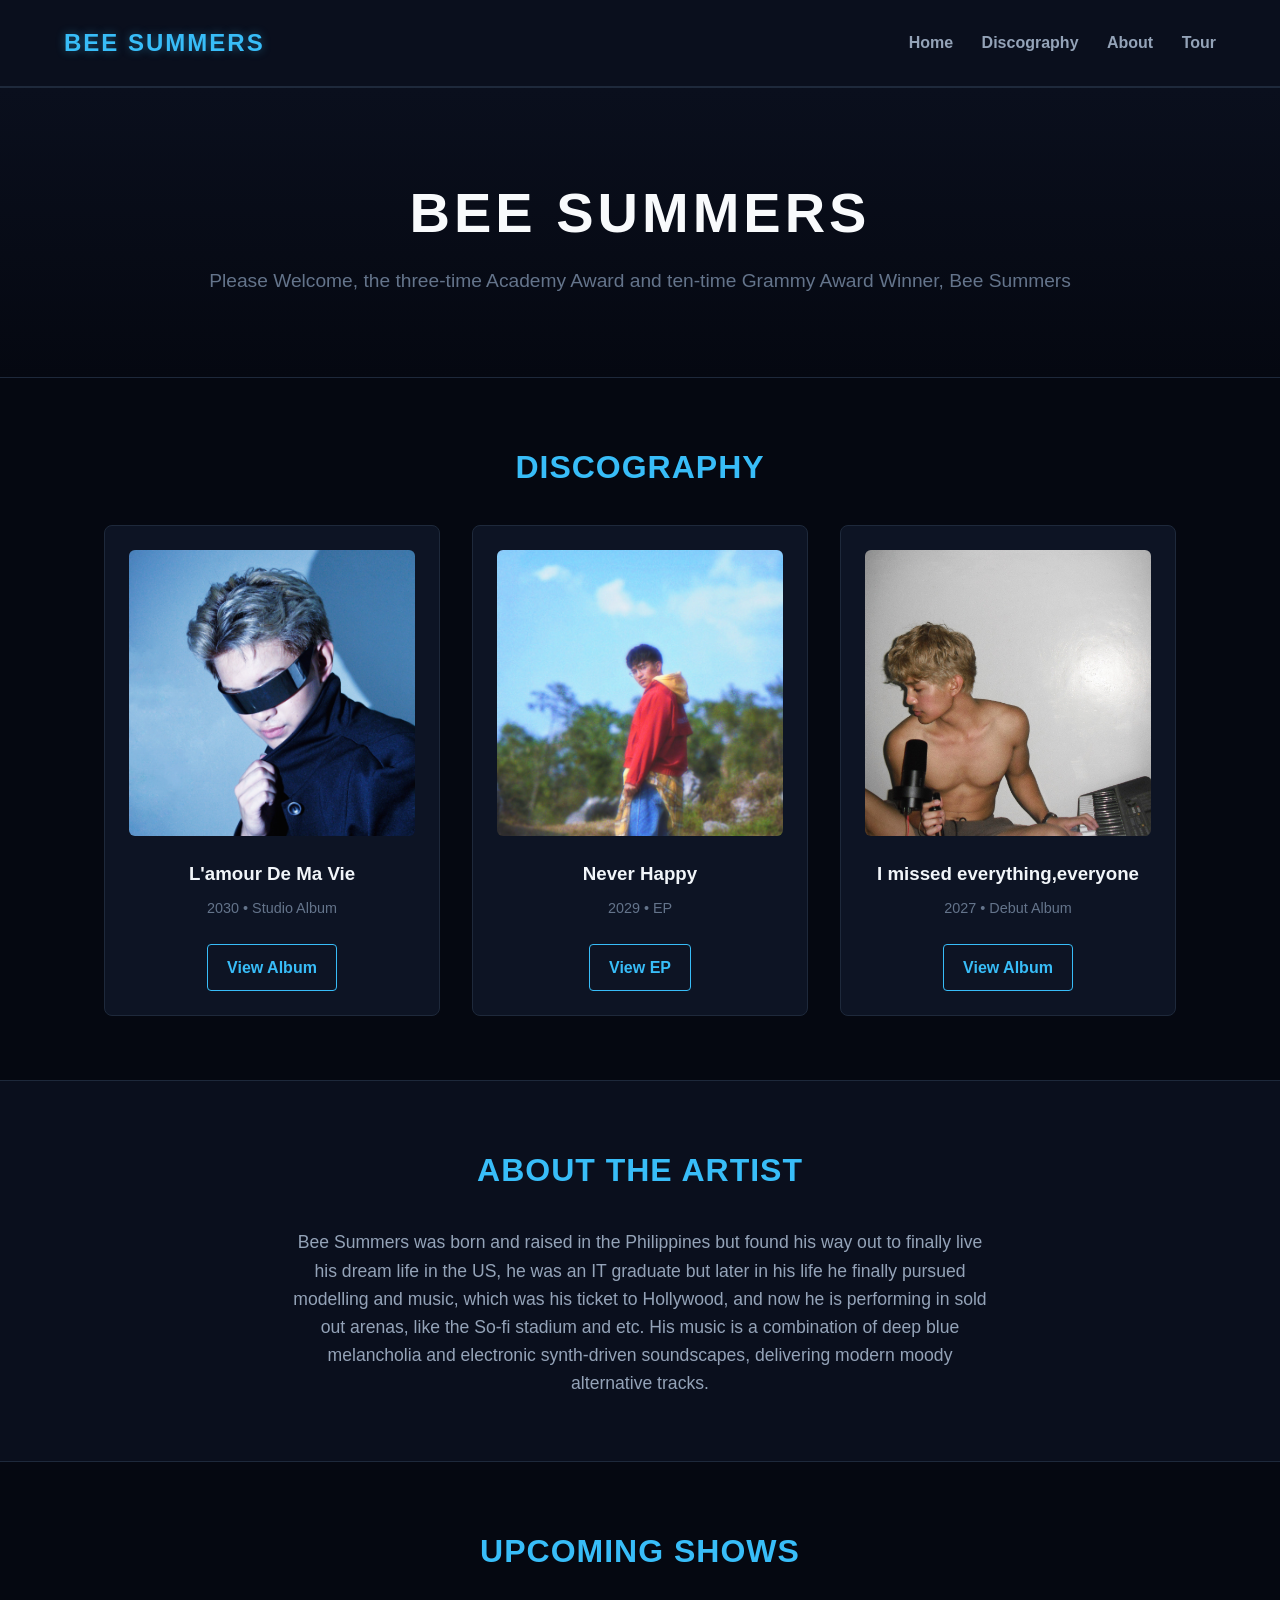
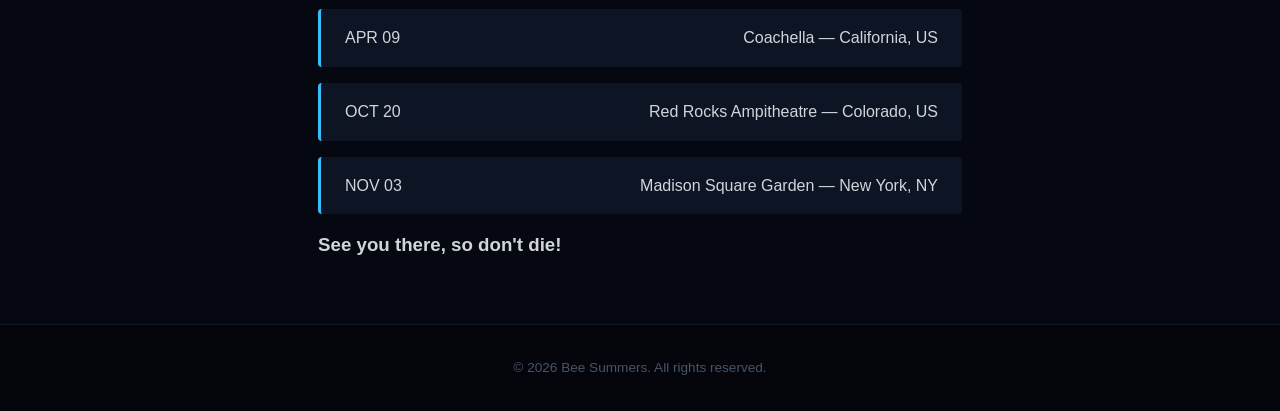
==== index.html @ 0c17dd5b "Add files via upload" ====
<!DOCTYPE html>
<html lang="en">
<head>
    <meta charset="UTF-8">
    <meta name="viewport" content="width=device-width, initial-scale=1.0">
    <title>Bee Summers | Official Discography</title>
    <link rel="stylesheet" href="style.css">
</head>
<body>
    <header>
        <div class="logo">BEE SUMMERS</div>
        <nav>
            <a href="index.html">Home</a>
            <a href="#discography">Discography</a>
            <a href="#about">About</a>
            <a href="#tour">Tour</a>
        </nav>
    </header>

    <section class="hero">
        <div class="hero-content">
            <h1>BEE SUMMERS</h1>
            <p>Please Welcome, the three-time Academy Award and ten-time Grammy Award Winner, Bee Summers </p>
        </div>
    </section>

    <section id="discography" class="main-collection">
        <h2>Discography</h2>
        <div class="grid">
            <div class="card">
                <img src="editorial.jpg" alt="Midnight Echoes Album Cover">
                <h3>L'amour De Ma Vie</h3>
                <p>2030 • Studio Album</p>
                <a href="midnight-echoes.html" class="btn">View Album</a>
            </div>
            <div class="card">
                <img src="unnamed.jpg" alt="Electric Rain EP Cover">
                <h3>Never Happy</h3>
                <p>2029 • EP</p>
                <a href="electric-rain.html" class="btn">View EP</a>
            </div>
            <div class="card">
                <img src="withmic.jpg" alt="Velvet Eclipse Cover">
                <h3>I missed everything,everyone</h3>
                <p>2027 • Debut Album</p>
                <a href="velvet-eclipse.html" class="btn">View Album</a>
            </div>
        </div>
    </section>

    <section id="about" class="about-section">
        <h2>About the Artist</h2>
        <p>Bee Summers was born and raised in the Philippines but found his way out to finally live his dream life in the US, he was an IT graduate but later in his life he finally pursued modelling and music, which was his ticket to Hollywood, and now he is performing in sold out arenas, like the So-fi stadium and etc. His music is a combination of deep blue melancholia and electronic synth-driven soundscapes, delivering modern moody alternative tracks. </p>
    </section>

    <section id="tour" class="tour-section">
        <h2>Upcoming Shows</h2>
        <div class="tour-list">
            <div class="tour-item"><span>APR 09</span> <span>Coachella — California, US</span></div>
            <div class="tour-item"><span>OCT 20</span> <span>Red Rocks Ampitheatre — Colorado, US</span></div>
            <div class="tour-item"><span>NOV 03</span> <span>Madison Square Garden — New York, NY</span></div>
            <h3>See you there, so don't die!</h3>
        </div>
    </section>

    <footer>
        <p>&copy; 2026 Bee Summers. All rights reserved.</p>
    </footer>
</body>
</html>
---- style.css ----
* {
    margin: 0;
    padding: 0;
    box-sizing: border-box;
    font-family: 'Segoe UI', Tahoma, Geneva, Verdana, sans-serif;
}

body {
    background-color: #050811;
    color: #d1d5db;
    line-height: 1.6;
}

header {
    background: #0a0f1d;
    border-bottom: 2px solid #1e293b;
    display: flex;
    justify-content: space-between;
    align-items: center;
    padding: 1.5rem 5%;
}

.logo {
    font-size: 1.5rem;
    font-weight: 800;
    letter-spacing: 2px;
    color: #38bdf8;
    text-shadow: 0 0 10px rgba(56, 189, 248, 0.4);
}

nav a {
    color: #94a3b8;
    text-decoration: none;
    margin-left: 1.5rem;
    font-weight: 600;
    transition: color 0.3s;
}

nav a:hover {
    color: #38bdf8;
}

.hero {
    background: linear-gradient(180deg, #0a0f1d 0%, #050811 100%);
    padding: 5rem 2rem;
    text-align: center;
    border-bottom: 1px solid #1e293b;
}

.hero h1 {
    font-size: 3.5rem;
    color: #f8fafc;
    letter-spacing: 4px;
}

.hero p {
    font-size: 1.2rem;
    color: #64748b;
    margin-top: 0.5rem;
}

.main-collection {
    padding: 4rem 5%;
    max-width: 1200px;
    margin: 0 auto;
}

.main-collection h2, .about-section h2, .tour-section h2 {
    color: #38bdf8;
    font-size: 2rem;
    margin-bottom: 2rem;
    text-align: center;
    text-transform: uppercase;
    letter-spacing: 1px;
}

.grid {
    display: grid;
    grid-template-columns: repeat(auto-fit, minmax(280px, 1fr));
    gap: 2rem;
}

.card {
    background: #0d1424;
    border: 1px solid #1e293b;
    border-radius: 8px;
    padding: 1.5rem;
    text-align: center;
    transition: transform 0.3s, border-color 0.3s;
}

.card:hover {
    transform: translateY(-5px);
    border-color: #38bdf8;
}

.card img {
    width: 100%;
    border-radius: 6px;
    margin-bottom: 1rem;
}

.card h3 {
    color: #f1f5f9;
    margin-bottom: 0.5rem;
}

.card p {
    color: #64748b;
    font-size: 0.9rem;
    margin-bottom: 1.5rem;
}

.btn {
    display: inline-block;
    background: transparent;
    color: #38bdf8;
    border: 1px solid #38bdf8;
    padding: 0.6rem 1.2rem;
    border-radius: 4px;
    text-decoration: none;
    font-weight: 600;
    transition: all 0.3s;
}

.btn:hover {
    background: #38bdf8;
    color: #050811;
    box-shadow: 0 0 15px rgba(56, 189, 248, 0.4);
}

.about-section {
    background: #0a0f1d;
    padding: 4rem 10%;
    text-align: center;
    border-top: 1px solid #1e293b;
    border-bottom: 1px solid #1e293b;
}

.about-section p {
    max-width: 700px;
    margin: 0 auto;
    color: #94a3b8;
    font-size: 1.1rem;
}

.tour-section {
    padding: 4rem 10%;
    max-width: 900px;
    margin: 0 auto;
}

.tour-list {
    display: flex;
    flex-direction: column;
    gap: 1rem;
}

.tour-item {
    display: flex;
    justify-content: space-between;
    background: #0d1424;
    padding: 1rem 1.5rem;
    border-left: 3px solid #38bdf8;
    border-radius: 4px;
}

.detail-container {
    display: flex;
    flex-wrap: wrap;
    gap: 3rem;
    max-width: 1000px;
    margin: 4rem auto;
    padding: 0 2rem;
    align-items: center;
}

.detail-img {
    width: 100%;
    max-width: 400px;
    border-radius: 8px;
    border: 1px solid #1e293b;
}

.detail-info {
    flex: 1;
}

.detail-info h1 {
    color: #f8fafc;
    font-size: 2.5rem;
    margin-bottom: 0.5rem;
}

.detail-info .release {
    color: #38bdf8;
    font-weight: 600;
    margin-bottom: 1rem;
}

.detail-info .description {
    color: #94a3b8;
    margin-bottom: 1.5rem;
}

.tracklist {
    margin-left: 1.2rem;
    color: #cbd5e1;
    margin-bottom: 2rem;
}

.tracklist li {
    margin-bottom: 0.5rem;
}

footer {
    text-align: center;
    padding: 2rem;
    background: #03050a;
    color: #475569;
    font-size: 0.85rem;
    border-top: 1px solid #0f172a;
}
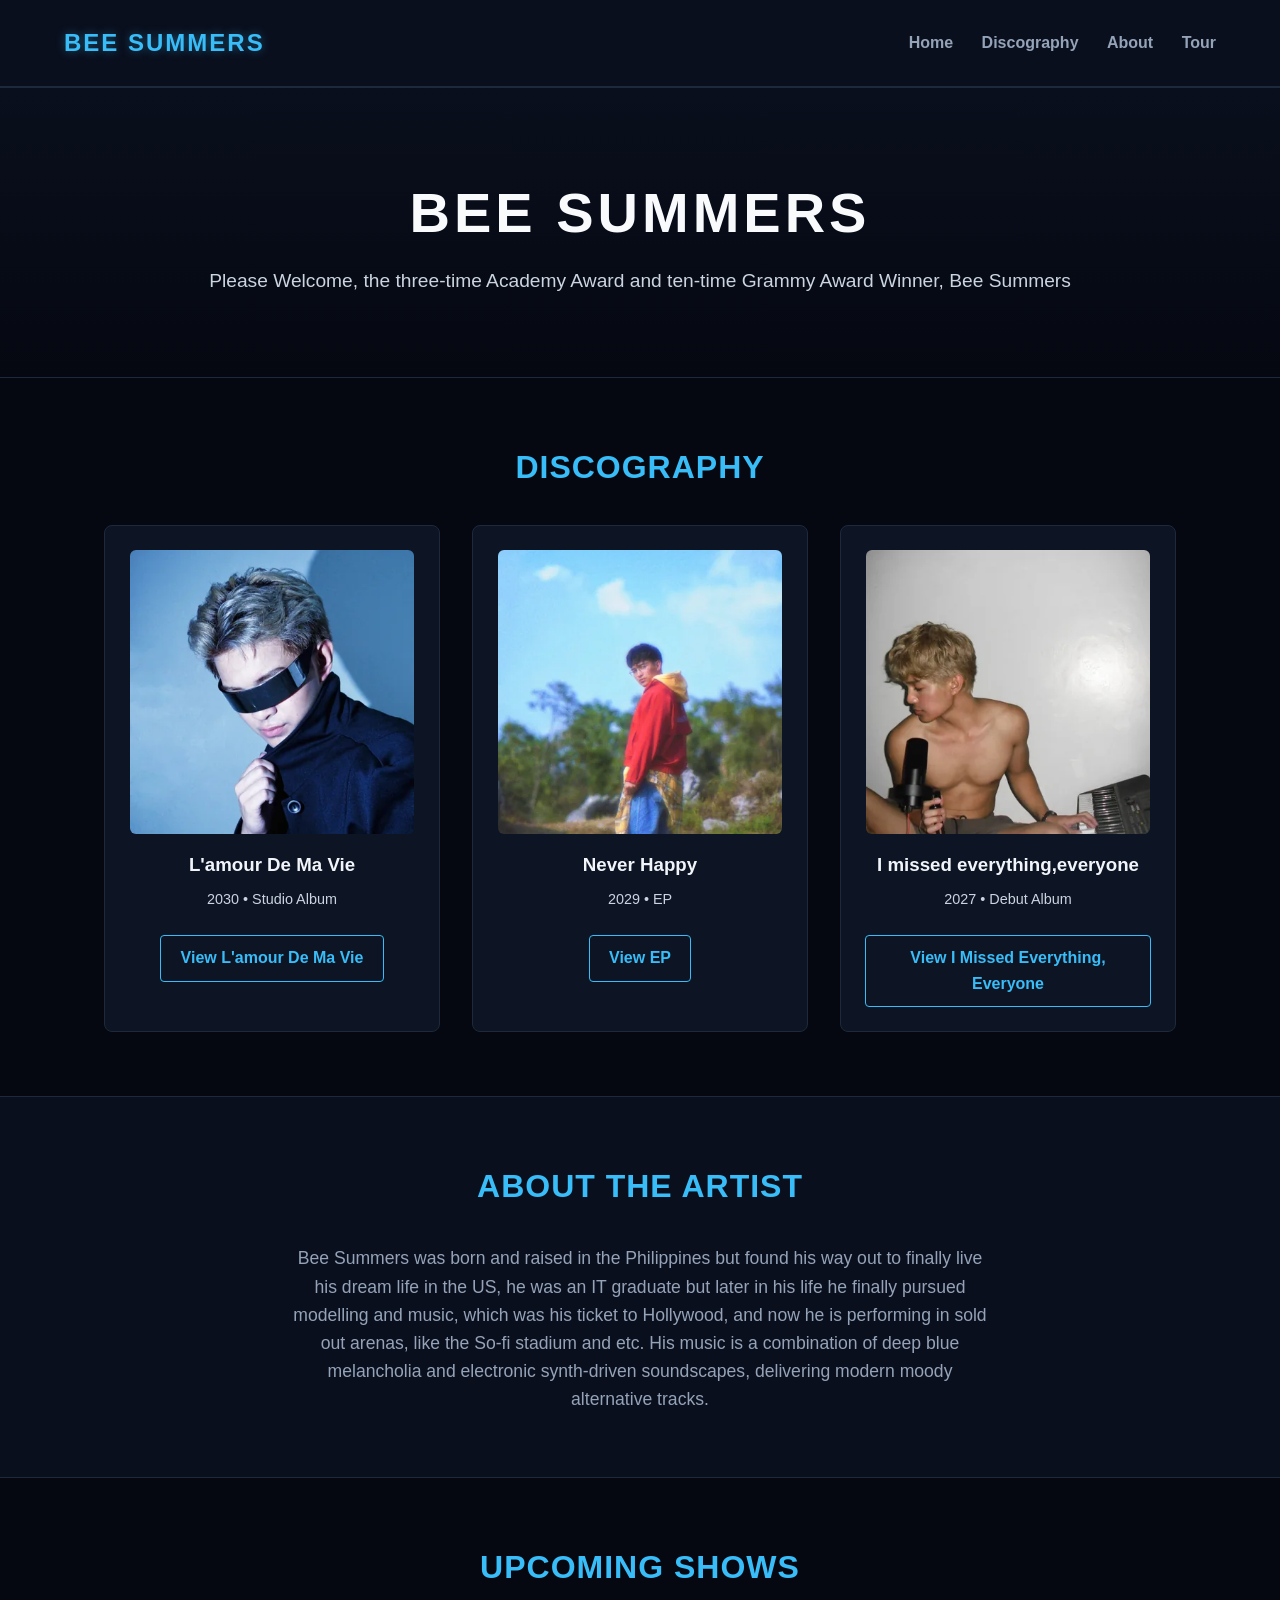
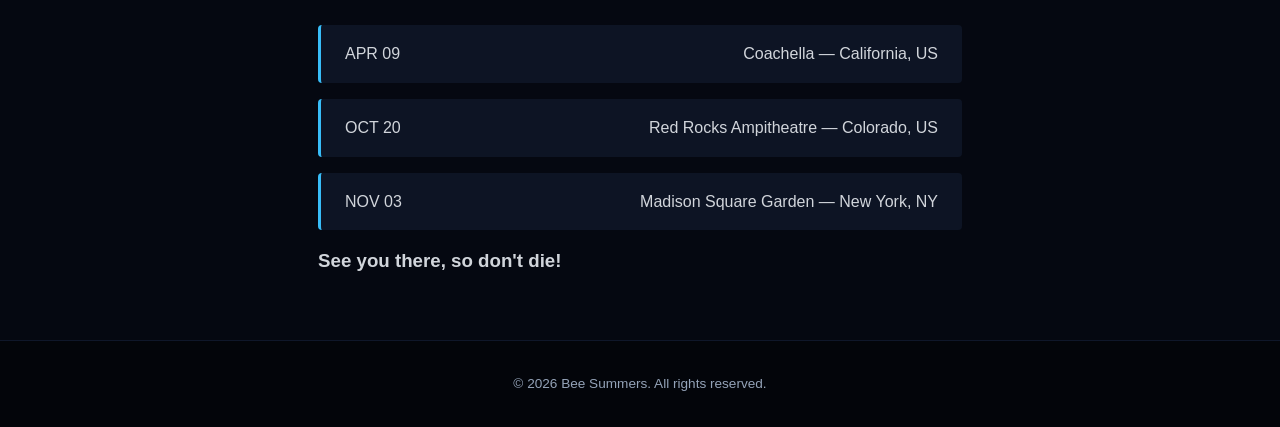
==== commit 97bccf06: "Add files via upload" ====
--- a/index.html
+++ b/index.html
@@ -1,70 +1,303 @@
-<!DOCTYPE html>
-<html lang="en">
-<head>
-    <meta charset="UTF-8">
-    <meta name="viewport" content="width=device-width, initial-scale=1.0">
-    <title>Bee Summers | Official Discography</title>
-    <link rel="stylesheet" href="style.css">
-</head>
-<body>
-    <header>
-        <div class="logo">BEE SUMMERS</div>
-        <nav>
-            <a href="index.html">Home</a>
-            <a href="#discography">Discography</a>
-            <a href="#about">About</a>
-            <a href="#tour">Tour</a>
-        </nav>
-    </header>
-
-    <section class="hero">
-        <div class="hero-content">
-            <h1>BEE SUMMERS</h1>
-            <p>Please Welcome, the three-time Academy Award and ten-time Grammy Award Winner, Bee Summers </p>
-        </div>
-    </section>
-
-    <section id="discography" class="main-collection">
-        <h2>Discography</h2>
-        <div class="grid">
-            <div class="card">
-                <img src="editorial.jpg" alt="Midnight Echoes Album Cover">
-                <h3>L'amour De Ma Vie</h3>
-                <p>2030 • Studio Album</p>
-                <a href="midnight-echoes.html" class="btn">View Album</a>
-            </div>
-            <div class="card">
-                <img src="unnamed.jpg" alt="Electric Rain EP Cover">
-                <h3>Never Happy</h3>
-                <p>2029 • EP</p>
-                <a href="electric-rain.html" class="btn">View EP</a>
-            </div>
-            <div class="card">
-                <img src="withmic.jpg" alt="Velvet Eclipse Cover">
-                <h3>I missed everything,everyone</h3>
-                <p>2027 • Debut Album</p>
-                <a href="velvet-eclipse.html" class="btn">View Album</a>
-            </div>
-        </div>
-    </section>
-
-    <section id="about" class="about-section">
-        <h2>About the Artist</h2>
-        <p>Bee Summers was born and raised in the Philippines but found his way out to finally live his dream life in the US, he was an IT graduate but later in his life he finally pursued modelling and music, which was his ticket to Hollywood, and now he is performing in sold out arenas, like the So-fi stadium and etc. His music is a combination of deep blue melancholia and electronic synth-driven soundscapes, delivering modern moody alternative tracks. </p>
-    </section>
-
-    <section id="tour" class="tour-section">
-        <h2>Upcoming Shows</h2>
-        <div class="tour-list">
-            <div class="tour-item"><span>APR 09</span> <span>Coachella — California, US</span></div>
-            <div class="tour-item"><span>OCT 20</span> <span>Red Rocks Ampitheatre — Colorado, US</span></div>
-            <div class="tour-item"><span>NOV 03</span> <span>Madison Square Garden — New York, NY</span></div>
-            <h3>See you there, so don't die!</h3>
-        </div>
-    </section>
-
-    <footer>
-        <p>&copy; 2026 Bee Summers. All rights reserved.</p>
-    </footer>
-</body>
+<!DOCTYPE html>
+<html lang="en">
+<head>
+    <meta charset="UTF-8">
+    <meta name="viewport" content="width=device-width, initial-scale=1.0">
+    <title>Bee Summers | Official Discography</title>
+    <meta name="description" content="Explore Bee Summers' official discography, albums, EPs, music, and upcoming shows.">
+    <style>
+* {
+    margin: 0;
+    padding: 0;
+    box-sizing: border-box;
+    font-family: 'Segoe UI', Tahoma, Geneva, Verdana, sans-serif;
+}
+
+body {
+    background-color: #050811;
+    color: #d1d5db;
+    line-height: 1.6;
+}
+
+header {
+    background: #0a0f1d;
+    border-bottom: 2px solid #1e293b;
+    display: flex;
+    justify-content: space-between;
+    align-items: center;
+    padding: 1.5rem 5%;
+}
+
+.logo {
+    font-size: 1.5rem;
+    font-weight: 800;
+    letter-spacing: 2px;
+    color: #38bdf8;
+    text-shadow: 0 0 10px rgba(56, 189, 248, 0.4);
+}
+
+nav a {
+    color: #94a3b8;
+    text-decoration: none;
+    margin-left: 1.5rem;
+    font-weight: 600;
+    transition: color 0.3s;
+}
+
+nav a:hover {
+    color: #38bdf8;
+}
+
+.hero {
+    background: linear-gradient(180deg, #0a0f1d 0%, #050811 100%);
+    padding: 5rem 2rem;
+    text-align: center;
+    border-bottom: 1px solid #1e293b;
+}
+
+.hero h1 {
+    font-size: 3.5rem;
+    color: #f8fafc;
+    letter-spacing: 4px;
+}
+
+.hero p {
+    font-size: 1.2rem;
+    color: #cbd5e1;
+    margin-top: 0.5rem;
+}
+
+.main-collection {
+    padding: 4rem 5%;
+    max-width: 1200px;
+    margin: 0 auto;
+}
+
+.main-collection h2, .about-section h2, .tour-section h2 {
+    color: #38bdf8;
+    font-size: 2rem;
+    margin-bottom: 2rem;
+    text-align: center;
+    text-transform: uppercase;
+    letter-spacing: 1px;
+}
+
+.grid {
+    display: grid;
+    grid-template-columns: repeat(auto-fit, minmax(280px, 1fr));
+    gap: 2rem;
+}
+
+.card {
+    background: #0d1424;
+    border: 1px solid #1e293b;
+    border-radius: 8px;
+    padding: 1.5rem;
+    text-align: center;
+    transition: transform 0.3s, border-color 0.3s;
+}
+
+.card:hover {
+    transform: translateY(-5px);
+    border-color: #38bdf8;
+}
+
+.card img {
+    width: 100%;
+    max-width: 284px;
+    height: 284px;
+    object-fit: cover;
+    border-radius: 6px;
+    margin: 0 auto 1rem;
+    display: block;
+}
+
+.card h3 {
+    color: #f1f5f9;
+    margin-bottom: 0.5rem;
+}
+
+.card p {
+    color: #cbd5e1;
+    font-size: 0.9rem;
+    margin-bottom: 1.5rem;
+}
+
+.btn {
+    display: inline-block;
+    background: transparent;
+    color: #38bdf8;
+    border: 1px solid #38bdf8;
+    padding: 0.6rem 1.2rem;
+    border-radius: 4px;
+    text-decoration: none;
+    font-weight: 600;
+    transition: all 0.3s;
+}
+
+.btn:hover {
+    background: #38bdf8;
+    color: #050811;
+    box-shadow: 0 0 15px rgba(56, 189, 248, 0.4);
+}
+
+.about-section {
+    background: #0a0f1d;
+    padding: 4rem 10%;
+    text-align: center;
+    border-top: 1px solid #1e293b;
+    border-bottom: 1px solid #1e293b;
+}
+
+.about-section p {
+    max-width: 700px;
+    margin: 0 auto;
+    color: #94a3b8;
+    font-size: 1.1rem;
+}
+
+.tour-section {
+    padding: 4rem 10%;
+    max-width: 900px;
+    margin: 0 auto;
+}
+
+.tour-list {
+    display: flex;
+    flex-direction: column;
+    gap: 1rem;
+}
+
+.tour-item {
+    display: flex;
+    justify-content: space-between;
+    background: #0d1424;
+    padding: 1rem 1.5rem;
+    border-left: 3px solid #38bdf8;
+    border-radius: 4px;
+}
+
+.detail-container {
+    display: flex;
+    flex-wrap: wrap;
+    gap: 3rem;
+    max-width: 1000px;
+    margin: 4rem auto;
+    padding: 0 2rem;
+    align-items: center;
+}
+
+.detail-img {
+    width: 400px;
+    height: 400px;
+    max-width: 100%;
+    object-fit: cover;
+    border-radius: 8px;
+    border: 1px solid #1e293b;
+}
+
+.detail-info {
+    flex: 1;
+}
+
+.detail-info h1 {
+    color: #f8fafc;
+    font-size: 2.5rem;
+    margin-bottom: 0.5rem;
+}
+
+.detail-info .release {
+    color: #38bdf8;
+    font-weight: 600;
+    margin-bottom: 1rem;
+}
+
+.detail-info .description {
+    color: #94a3b8;
+    margin-bottom: 1.5rem;
+}
+
+.tracklist {
+    margin-left: 1.2rem;
+    color: #cbd5e1;
+    margin-bottom: 2rem;
+}
+
+.tracklist li {
+    margin-bottom: 0.5rem;
+}
+
+footer {
+    text-align: center;
+    padding: 2rem;
+    background: #03050a;
+    color: #94a3b8;
+    font-size: 0.85rem;
+    border-top: 1px solid #0f172a;
+}
+    </style>
+</head>
+<body>
+    <header>
+        <div class="logo">BEE SUMMERS</div>
+        <nav>
+            <a href="index.html">Home</a>
+            <a href="#discography">Discography</a>
+            <a href="#about">About</a>
+            <a href="#tour">Tour</a>
+        </nav>
+    </header>
+
+    <section class="hero">
+        <div class="hero-content">
+            <h1>BEE SUMMERS</h1>
+            <p>Please Welcome, the three-time Academy Award and ten-time Grammy Award Winner, Bee Summers </p>
+        </div>
+    </section>
+
+    <main>
+    <section id="discography" class="main-collection">
+        <h2>Discography</h2>
+        <div class="grid">
+            <div class="card">
+                <img src="editorial.webp" alt="Midnight Echoes Album Cover" width="284" height="284" loading="lazy">
+                <h3>L'amour De Ma Vie</h3>
+                <p>2030 • Studio Album</p>
+                <a href="midnight-echoes.html" class="btn">View L'amour De Ma Vie</a>
+            </div>
+            <div class="card">
+                <img src="unnamed.webp" alt="Electric Rain EP Cover" width="284" height="284" fetchpriority="high">
+                <h3>Never Happy</h3>
+                <p>2029 • EP</p>
+                <a href="electric-rain.html" class="btn">View EP</a>
+            </div>
+            <div class="card">
+                <img src="withmic.webp" alt="Velvet Eclipse Cover" width="284" height="284" loading="lazy">
+                <h3>I missed everything,everyone</h3>
+                <p>2027 • Debut Album</p>
+                <a href="velvet-eclipse.html" class="btn">View I Missed Everything, Everyone</a>
+            </div>
+        </div>
+    </section>
+
+    <section id="about" class="about-section">
+        <h2>About the Artist</h2>
+        <p>Bee Summers was born and raised in the Philippines but found his way out to finally live his dream life in the US, he was an IT graduate but later in his life he finally pursued modelling and music, which was his ticket to Hollywood, and now he is performing in sold out arenas, like the So-fi stadium and etc. His music is a combination of deep blue melancholia and electronic synth-driven soundscapes, delivering modern moody alternative tracks. </p>
+    </section>
+
+    <section id="tour" class="tour-section">
+        <h2>Upcoming Shows</h2>
+        <div class="tour-list">
+            <div class="tour-item"><span>APR 09</span> <span>Coachella — California, US</span></div>
+            <div class="tour-item"><span>OCT 20</span> <span>Red Rocks Ampitheatre — Colorado, US</span></div>
+            <div class="tour-item"><span>NOV 03</span> <span>Madison Square Garden — New York, NY</span></div>
+            <h3>See you there, so don't die!</h3>
+        </div>
+    </section>
+    </main>
+
+    <footer>
+        <p>&copy; 2026 Bee Summers. All rights reserved.</p>
+    </footer>
+</body>
 </html>
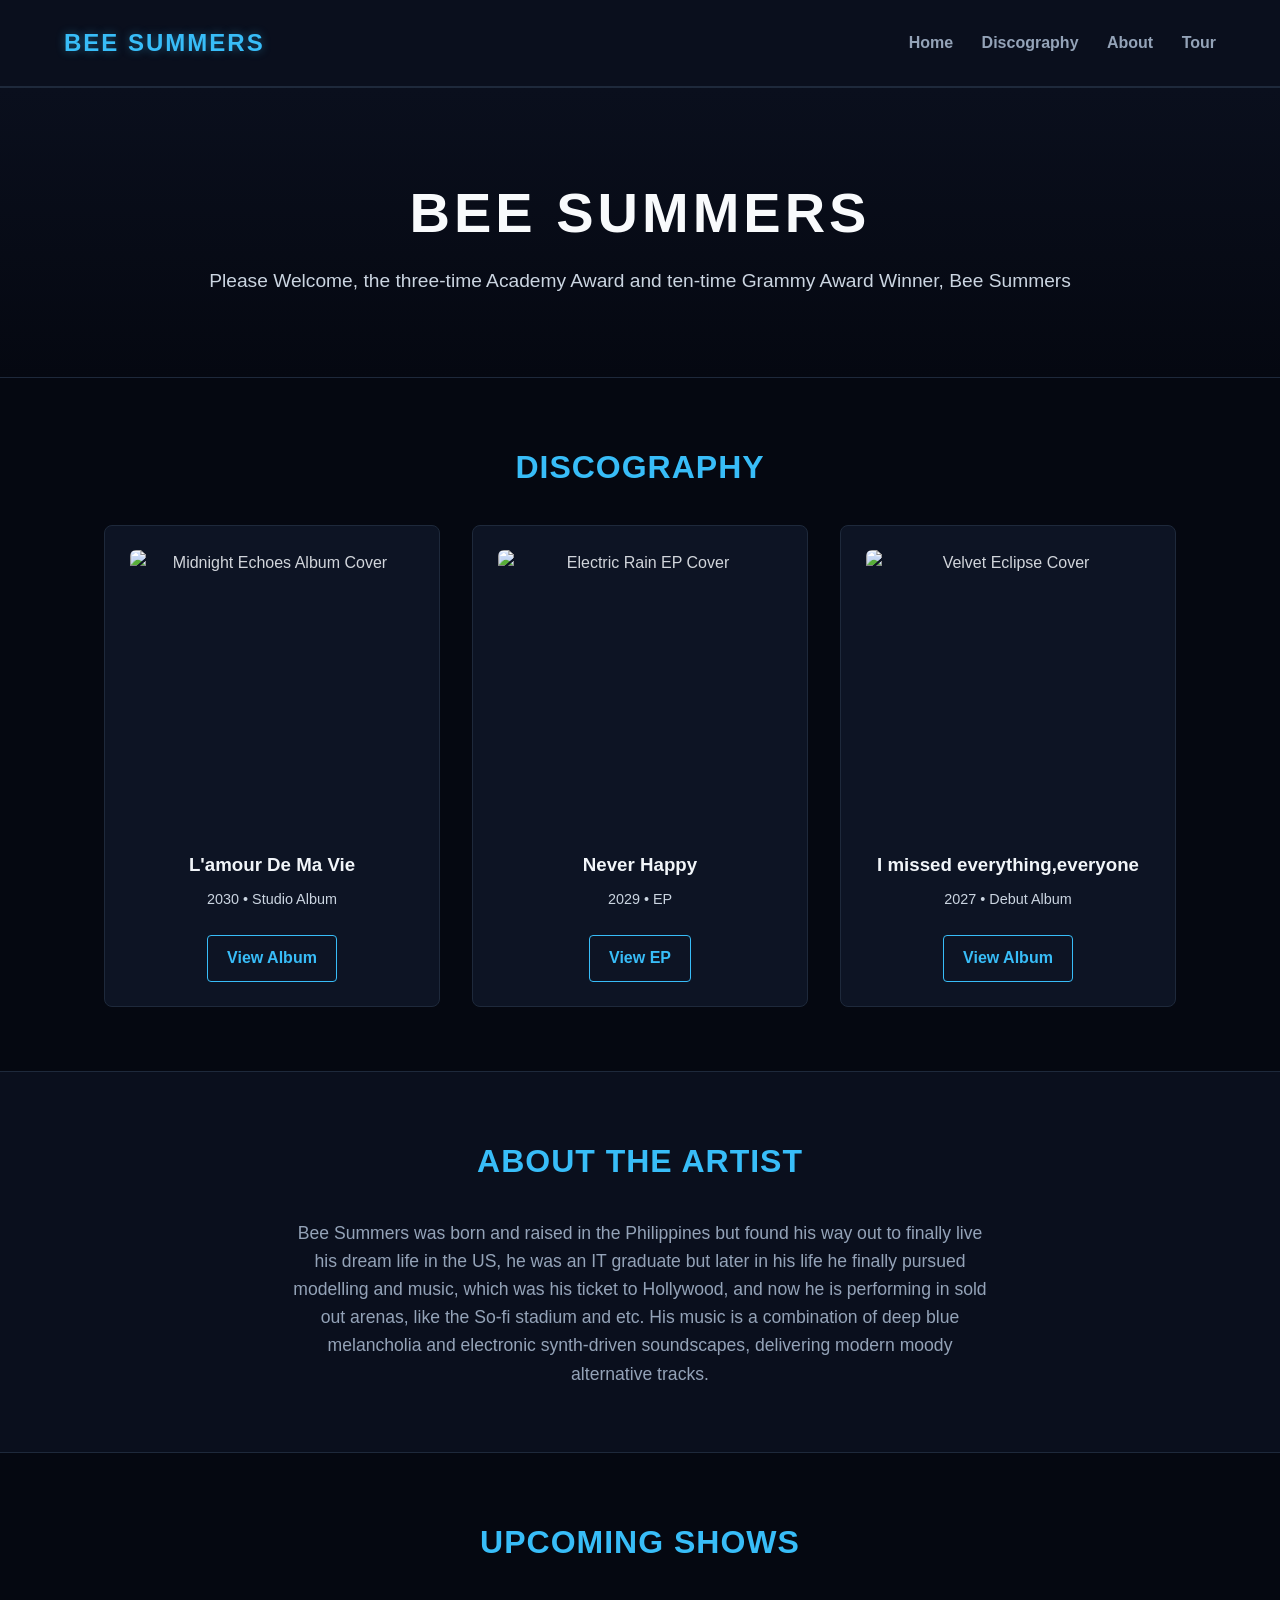
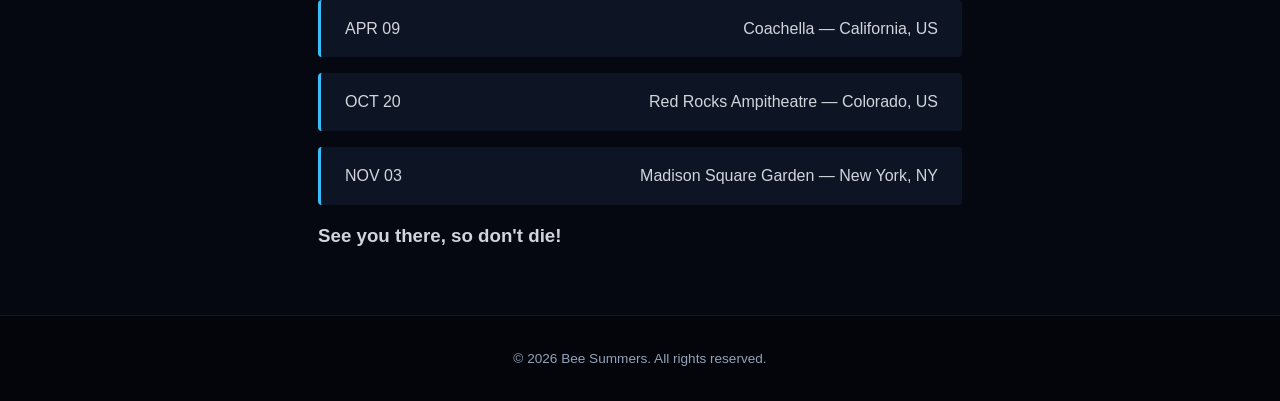
==== commit 2a838296: "Add files via upload" ====
--- a/index.html
+++ b/index.html
@@ -1,303 +1,70 @@
-<!DOCTYPE html>
-<html lang="en">
-<head>
-    <meta charset="UTF-8">
-    <meta name="viewport" content="width=device-width, initial-scale=1.0">
-    <title>Bee Summers | Official Discography</title>
-    <meta name="description" content="Explore Bee Summers' official discography, albums, EPs, music, and upcoming shows.">
-    <style>
-* {
-    margin: 0;
-    padding: 0;
-    box-sizing: border-box;
-    font-family: 'Segoe UI', Tahoma, Geneva, Verdana, sans-serif;
-}
-
-body {
-    background-color: #050811;
-    color: #d1d5db;
-    line-height: 1.6;
-}
-
-header {
-    background: #0a0f1d;
-    border-bottom: 2px solid #1e293b;
-    display: flex;
-    justify-content: space-between;
-    align-items: center;
-    padding: 1.5rem 5%;
-}
-
-.logo {
-    font-size: 1.5rem;
-    font-weight: 800;
-    letter-spacing: 2px;
-    color: #38bdf8;
-    text-shadow: 0 0 10px rgba(56, 189, 248, 0.4);
-}
-
-nav a {
-    color: #94a3b8;
-    text-decoration: none;
-    margin-left: 1.5rem;
-    font-weight: 600;
-    transition: color 0.3s;
-}
-
-nav a:hover {
-    color: #38bdf8;
-}
-
-.hero {
-    background: linear-gradient(180deg, #0a0f1d 0%, #050811 100%);
-    padding: 5rem 2rem;
-    text-align: center;
-    border-bottom: 1px solid #1e293b;
-}
-
-.hero h1 {
-    font-size: 3.5rem;
-    color: #f8fafc;
-    letter-spacing: 4px;
-}
-
-.hero p {
-    font-size: 1.2rem;
-    color: #cbd5e1;
-    margin-top: 0.5rem;
-}
-
-.main-collection {
-    padding: 4rem 5%;
-    max-width: 1200px;
-    margin: 0 auto;
-}
-
-.main-collection h2, .about-section h2, .tour-section h2 {
-    color: #38bdf8;
-    font-size: 2rem;
-    margin-bottom: 2rem;
-    text-align: center;
-    text-transform: uppercase;
-    letter-spacing: 1px;
-}
-
-.grid {
-    display: grid;
-    grid-template-columns: repeat(auto-fit, minmax(280px, 1fr));
-    gap: 2rem;
-}
-
-.card {
-    background: #0d1424;
-    border: 1px solid #1e293b;
-    border-radius: 8px;
-    padding: 1.5rem;
-    text-align: center;
-    transition: transform 0.3s, border-color 0.3s;
-}
-
-.card:hover {
-    transform: translateY(-5px);
-    border-color: #38bdf8;
-}
-
-.card img {
-    width: 100%;
-    max-width: 284px;
-    height: 284px;
-    object-fit: cover;
-    border-radius: 6px;
-    margin: 0 auto 1rem;
-    display: block;
-}
-
-.card h3 {
-    color: #f1f5f9;
-    margin-bottom: 0.5rem;
-}
-
-.card p {
-    color: #cbd5e1;
-    font-size: 0.9rem;
-    margin-bottom: 1.5rem;
-}
-
-.btn {
-    display: inline-block;
-    background: transparent;
-    color: #38bdf8;
-    border: 1px solid #38bdf8;
-    padding: 0.6rem 1.2rem;
-    border-radius: 4px;
-    text-decoration: none;
-    font-weight: 600;
-    transition: all 0.3s;
-}
-
-.btn:hover {
-    background: #38bdf8;
-    color: #050811;
-    box-shadow: 0 0 15px rgba(56, 189, 248, 0.4);
-}
-
-.about-section {
-    background: #0a0f1d;
-    padding: 4rem 10%;
-    text-align: center;
-    border-top: 1px solid #1e293b;
-    border-bottom: 1px solid #1e293b;
-}
-
-.about-section p {
-    max-width: 700px;
-    margin: 0 auto;
-    color: #94a3b8;
-    font-size: 1.1rem;
-}
-
-.tour-section {
-    padding: 4rem 10%;
-    max-width: 900px;
-    margin: 0 auto;
-}
-
-.tour-list {
-    display: flex;
-    flex-direction: column;
-    gap: 1rem;
-}
-
-.tour-item {
-    display: flex;
-    justify-content: space-between;
-    background: #0d1424;
-    padding: 1rem 1.5rem;
-    border-left: 3px solid #38bdf8;
-    border-radius: 4px;
-}
-
-.detail-container {
-    display: flex;
-    flex-wrap: wrap;
-    gap: 3rem;
-    max-width: 1000px;
-    margin: 4rem auto;
-    padding: 0 2rem;
-    align-items: center;
-}
-
-.detail-img {
-    width: 400px;
-    height: 400px;
-    max-width: 100%;
-    object-fit: cover;
-    border-radius: 8px;
-    border: 1px solid #1e293b;
-}
-
-.detail-info {
-    flex: 1;
-}
-
-.detail-info h1 {
-    color: #f8fafc;
-    font-size: 2.5rem;
-    margin-bottom: 0.5rem;
-}
-
-.detail-info .release {
-    color: #38bdf8;
-    font-weight: 600;
-    margin-bottom: 1rem;
-}
-
-.detail-info .description {
-    color: #94a3b8;
-    margin-bottom: 1.5rem;
-}
-
-.tracklist {
-    margin-left: 1.2rem;
-    color: #cbd5e1;
-    margin-bottom: 2rem;
-}
-
-.tracklist li {
-    margin-bottom: 0.5rem;
-}
-
-footer {
-    text-align: center;
-    padding: 2rem;
-    background: #03050a;
-    color: #94a3b8;
-    font-size: 0.85rem;
-    border-top: 1px solid #0f172a;
-}
-    </style>
-</head>
-<body>
-    <header>
-        <div class="logo">BEE SUMMERS</div>
-        <nav>
-            <a href="index.html">Home</a>
-            <a href="#discography">Discography</a>
-            <a href="#about">About</a>
-            <a href="#tour">Tour</a>
-        </nav>
-    </header>
-
-    <section class="hero">
-        <div class="hero-content">
-            <h1>BEE SUMMERS</h1>
-            <p>Please Welcome, the three-time Academy Award and ten-time Grammy Award Winner, Bee Summers </p>
-        </div>
-    </section>
-
-    <main>
-    <section id="discography" class="main-collection">
-        <h2>Discography</h2>
-        <div class="grid">
-            <div class="card">
-                <img src="editorial.webp" alt="Midnight Echoes Album Cover" width="284" height="284" loading="lazy">
-                <h3>L'amour De Ma Vie</h3>
-                <p>2030 • Studio Album</p>
-                <a href="midnight-echoes.html" class="btn">View L'amour De Ma Vie</a>
-            </div>
-            <div class="card">
-                <img src="unnamed.webp" alt="Electric Rain EP Cover" width="284" height="284" fetchpriority="high">
-                <h3>Never Happy</h3>
-                <p>2029 • EP</p>
-                <a href="electric-rain.html" class="btn">View EP</a>
-            </div>
-            <div class="card">
-                <img src="withmic.webp" alt="Velvet Eclipse Cover" width="284" height="284" loading="lazy">
-                <h3>I missed everything,everyone</h3>
-                <p>2027 • Debut Album</p>
-                <a href="velvet-eclipse.html" class="btn">View I Missed Everything, Everyone</a>
-            </div>
-        </div>
-    </section>
-
-    <section id="about" class="about-section">
-        <h2>About the Artist</h2>
-        <p>Bee Summers was born and raised in the Philippines but found his way out to finally live his dream life in the US, he was an IT graduate but later in his life he finally pursued modelling and music, which was his ticket to Hollywood, and now he is performing in sold out arenas, like the So-fi stadium and etc. His music is a combination of deep blue melancholia and electronic synth-driven soundscapes, delivering modern moody alternative tracks. </p>
-    </section>
-
-    <section id="tour" class="tour-section">
-        <h2>Upcoming Shows</h2>
-        <div class="tour-list">
-            <div class="tour-item"><span>APR 09</span> <span>Coachella — California, US</span></div>
-            <div class="tour-item"><span>OCT 20</span> <span>Red Rocks Ampitheatre — Colorado, US</span></div>
-            <div class="tour-item"><span>NOV 03</span> <span>Madison Square Garden — New York, NY</span></div>
-            <h3>See you there, so don't die!</h3>
-        </div>
-    </section>
-    </main>
-
-    <footer>
-        <p>&copy; 2026 Bee Summers. All rights reserved.</p>
-    </footer>
-</body>
+<!DOCTYPE html>
+<html lang="en">
+<head>
+    <meta charset="UTF-8">
+    <meta name="viewport" content="width=device-width, initial-scale=1.0">
+    <title>Bee Summers | Official Discography</title>
+    <link rel="stylesheet" href="style.css">
+</head>
+<body>
+    <header>
+        <div class="logo">BEE SUMMERS</div>
+        <nav>
+            <a href="index.html">Home</a>
+            <a href="#discography">Discography</a>
+            <a href="#about">About</a>
+            <a href="#tour">Tour</a>
+        </nav>
+    </header>
+
+    <section class="hero">
+        <div class="hero-content">
+            <h1>BEE SUMMERS</h1>
+            <p>Please Welcome, the three-time Academy Award and ten-time Grammy Award Winner, Bee Summers </p>
+        </div>
+    </section>
+
+    <section id="discography" class="main-collection">
+        <h2>Discography</h2>
+        <div class="grid">
+            <div class="card">
+                <img src="editorial.jpg" alt="Midnight Echoes Album Cover">
+                <h3>L'amour De Ma Vie</h3>
+                <p>2030 • Studio Album</p>
+                <a href="midnight-echoes.html" class="btn">View Album</a>
+            </div>
+            <div class="card">
+                <img src="unnamed.jpg" alt="Electric Rain EP Cover">
+                <h3>Never Happy</h3>
+                <p>2029 • EP</p>
+                <a href="electric-rain.html" class="btn">View EP</a>
+            </div>
+            <div class="card">
+                <img src="withmic.jpg" alt="Velvet Eclipse Cover">
+                <h3>I missed everything,everyone</h3>
+                <p>2027 • Debut Album</p>
+                <a href="velvet-eclipse.html" class="btn">View Album</a>
+            </div>
+        </div>
+    </section>
+
+    <section id="about" class="about-section">
+        <h2>About the Artist</h2>
+        <p>Bee Summers was born and raised in the Philippines but found his way out to finally live his dream life in the US, he was an IT graduate but later in his life he finally pursued modelling and music, which was his ticket to Hollywood, and now he is performing in sold out arenas, like the So-fi stadium and etc. His music is a combination of deep blue melancholia and electronic synth-driven soundscapes, delivering modern moody alternative tracks. </p>
+    </section>
+
+    <section id="tour" class="tour-section">
+        <h2>Upcoming Shows</h2>
+        <div class="tour-list">
+            <div class="tour-item"><span>APR 09</span> <span>Coachella — California, US</span></div>
+            <div class="tour-item"><span>OCT 20</span> <span>Red Rocks Ampitheatre — Colorado, US</span></div>
+            <div class="tour-item"><span>NOV 03</span> <span>Madison Square Garden — New York, NY</span></div>
+            <h3>See you there, so don't die!</h3>
+        </div>
+    </section>
+
+    <footer>
+        <p>&copy; 2026 Bee Summers. All rights reserved.</p>
+    </footer>
+</body>
 </html>
--- a/style.css
+++ b/style.css
@@ -0,0 +1,229 @@
+* {
+    margin: 0;
+    padding: 0;
+    box-sizing: border-box;
+    font-family: 'Segoe UI', Tahoma, Geneva, Verdana, sans-serif;
+}
+
+body {
+    background-color: #050811;
+    color: #d1d5db;
+    line-height: 1.6;
+}
+
+header {
+    background: #0a0f1d;
+    border-bottom: 2px solid #1e293b;
+    display: flex;
+    justify-content: space-between;
+    align-items: center;
+    padding: 1.5rem 5%;
+}
+
+.logo {
+    font-size: 1.5rem;
+    font-weight: 800;
+    letter-spacing: 2px;
+    color: #38bdf8;
+    text-shadow: 0 0 10px rgba(56, 189, 248, 0.4);
+}
+
+nav a {
+    color: #94a3b8;
+    text-decoration: none;
+    margin-left: 1.5rem;
+    font-weight: 600;
+    transition: color 0.3s;
+}
+
+nav a:hover {
+    color: #38bdf8;
+}
+
+.hero {
+    background: linear-gradient(180deg, #0a0f1d 0%, #050811 100%);
+    padding: 5rem 2rem;
+    text-align: center;
+    border-bottom: 1px solid #1e293b;
+}
+
+.hero h1 {
+    font-size: 3.5rem;
+    color: #f8fafc;
+    letter-spacing: 4px;
+}
+
+.hero p {
+    font-size: 1.2rem;
+    color: #cbd5e1;
+    margin-top: 0.5rem;
+}
+
+.main-collection {
+    padding: 4rem 5%;
+    max-width: 1200px;
+    margin: 0 auto;
+}
+
+.main-collection h2, .about-section h2, .tour-section h2 {
+    color: #38bdf8;
+    font-size: 2rem;
+    margin-bottom: 2rem;
+    text-align: center;
+    text-transform: uppercase;
+    letter-spacing: 1px;
+}
+
+.grid {
+    display: grid;
+    grid-template-columns: repeat(auto-fit, minmax(280px, 1fr));
+    gap: 2rem;
+}
+
+.card {
+    background: #0d1424;
+    border: 1px solid #1e293b;
+    border-radius: 8px;
+    padding: 1.5rem;
+    text-align: center;
+    transition: transform 0.3s, border-color 0.3s;
+}
+
+.card:hover {
+    transform: translateY(-5px);
+    border-color: #38bdf8;
+}
+
+.card img {
+    width: 100%;
+    max-width: 284px;
+    height: 284px;
+    object-fit: cover;
+    border-radius: 6px;
+    margin: 0 auto 1rem;
+    display: block;
+}
+
+.card h3 {
+    color: #f1f5f9;
+    margin-bottom: 0.5rem;
+}
+
+.card p {
+    color: #cbd5e1;
+    font-size: 0.9rem;
+    margin-bottom: 1.5rem;
+}
+
+.btn {
+    display: inline-block;
+    background: transparent;
+    color: #38bdf8;
+    border: 1px solid #38bdf8;
+    padding: 0.6rem 1.2rem;
+    border-radius: 4px;
+    text-decoration: none;
+    font-weight: 600;
+    transition: all 0.3s;
+}
+
+.btn:hover {
+    background: #38bdf8;
+    color: #050811;
+    box-shadow: 0 0 15px rgba(56, 189, 248, 0.4);
+}
+
+.about-section {
+    background: #0a0f1d;
+    padding: 4rem 10%;
+    text-align: center;
+    border-top: 1px solid #1e293b;
+    border-bottom: 1px solid #1e293b;
+}
+
+.about-section p {
+    max-width: 700px;
+    margin: 0 auto;
+    color: #94a3b8;
+    font-size: 1.1rem;
+}
+
+.tour-section {
+    padding: 4rem 10%;
+    max-width: 900px;
+    margin: 0 auto;
+}
+
+.tour-list {
+    display: flex;
+    flex-direction: column;
+    gap: 1rem;
+}
+
+.tour-item {
+    display: flex;
+    justify-content: space-between;
+    background: #0d1424;
+    padding: 1rem 1.5rem;
+    border-left: 3px solid #38bdf8;
+    border-radius: 4px;
+}
+
+.detail-container {
+    display: flex;
+    flex-wrap: wrap;
+    gap: 3rem;
+    max-width: 1000px;
+    margin: 4rem auto;
+    padding: 0 2rem;
+    align-items: center;
+}
+
+.detail-img {
+    width: 400px;
+    height: 400px;
+    max-width: 100%;
+    object-fit: cover;
+    border-radius: 8px;
+    border: 1px solid #1e293b;
+}
+
+.detail-info {
+    flex: 1;
+}
+
+.detail-info h1 {
+    color: #f8fafc;
+    font-size: 2.5rem;
+    margin-bottom: 0.5rem;
+}
+
+.detail-info .release {
+    color: #38bdf8;
+    font-weight: 600;
+    margin-bottom: 1rem;
+}
+
+.detail-info .description {
+    color: #94a3b8;
+    margin-bottom: 1.5rem;
+}
+
+.tracklist {
+    margin-left: 1.2rem;
+    color: #cbd5e1;
+    margin-bottom: 2rem;
+}
+
+.tracklist li {
+    margin-bottom: 0.5rem;
+}
+
+footer {
+    text-align: center;
+    padding: 2rem;
+    background: #03050a;
+    color: #94a3b8;
+    font-size: 0.85rem;
+    border-top: 1px solid #0f172a;
+}
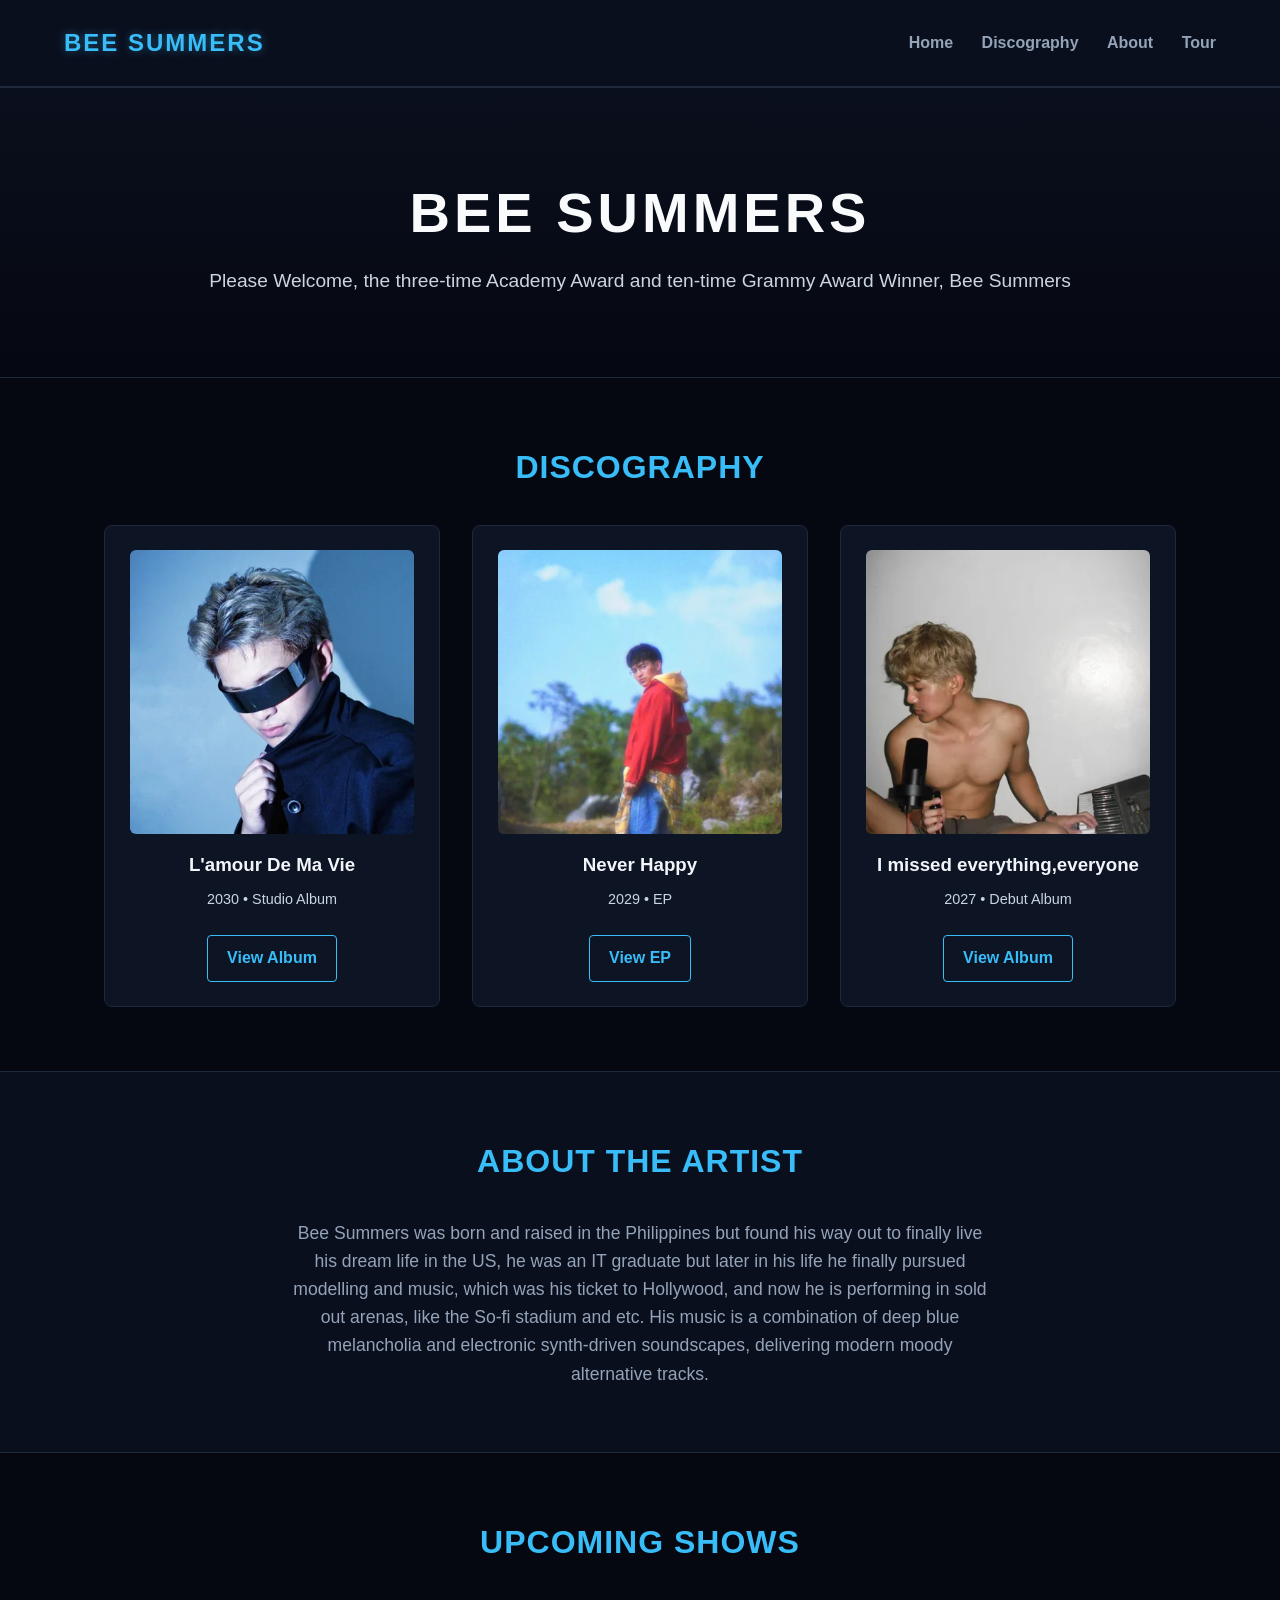
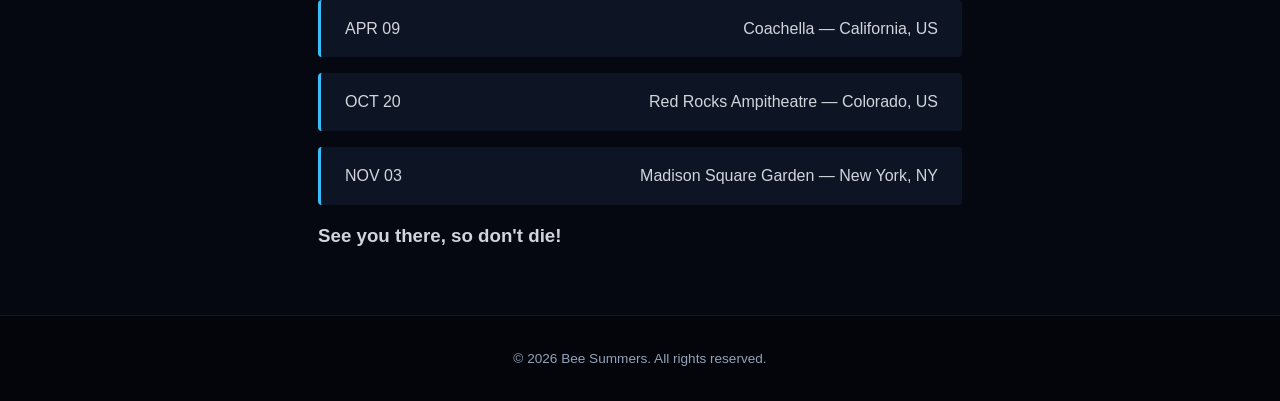
==== commit 007678a5: "Update index.html" ====
--- a/index.html
+++ b/index.html
@@ -28,19 +28,19 @@
         <h2>Discography</h2>
         <div class="grid">
             <div class="card">
-                <img src="editorial.jpg" alt="Midnight Echoes Album Cover">
+                <img src="editorial.webp" alt="Midnight Echoes Album Cover">
                 <h3>L'amour De Ma Vie</h3>
                 <p>2030 • Studio Album</p>
                 <a href="midnight-echoes.html" class="btn">View Album</a>
             </div>
             <div class="card">
-                <img src="unnamed.jpg" alt="Electric Rain EP Cover">
+                <img src="unnamed.webp" alt="Electric Rain EP Cover">
                 <h3>Never Happy</h3>
                 <p>2029 • EP</p>
                 <a href="electric-rain.html" class="btn">View EP</a>
             </div>
             <div class="card">
-                <img src="withmic.jpg" alt="Velvet Eclipse Cover">
+                <img src="withmic.webp" alt="Velvet Eclipse Cover">
                 <h3>I missed everything,everyone</h3>
                 <p>2027 • Debut Album</p>
                 <a href="velvet-eclipse.html" class="btn">View Album</a>
@@ -67,4 +67,4 @@
         <p>&copy; 2026 Bee Summers. All rights reserved.</p>
     </footer>
 </body>
-</html>+</html>
